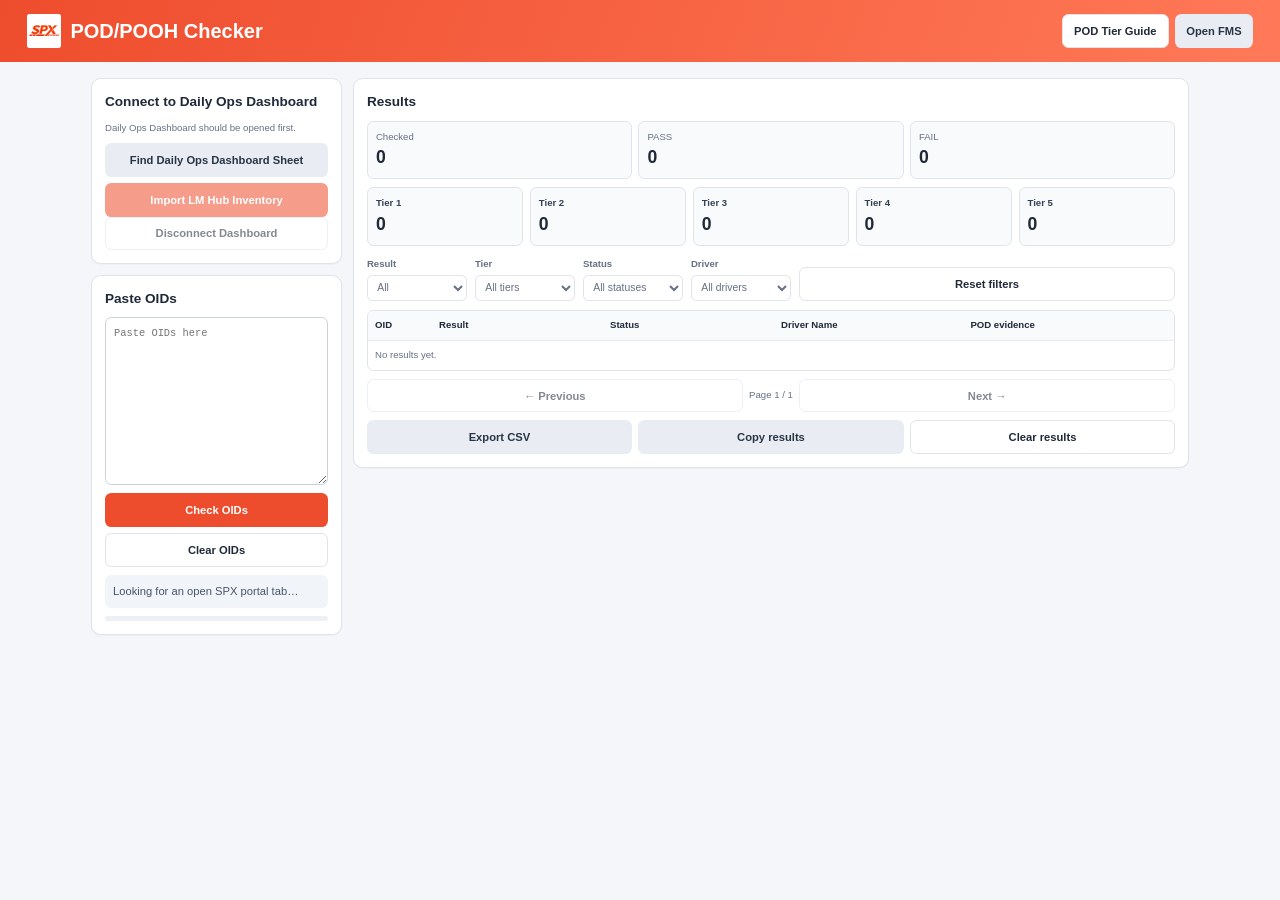
==== extension-firefox/pod-checker/app.html @ 2bb8c000 "Copy complete BADOC Hub dashboard and extension from badoc-hub" ====
<!doctype html>
<html lang="en">
<head>
<meta charset="utf-8">
<meta name="viewport" content="width=device-width,initial-scale=1">
<title>POD/POOH Checker</title>
<style>
:root{--orange:#ee4d2d;--ink:#202938;--muted:#667085;--line:#dfe4ea;--bg:#f4f6f9;--green:#14804a;--red:#b42318;--amber:#946200}
*{box-sizing:border-box}
body{zoom:0.8;margin:0;background:var(--bg);color:var(--ink);font:14px/1.5 Arial,sans-serif}
header{background:linear-gradient(110deg,#ee4d2d,#ff7958);color:#fff;padding:18px clamp(14px,3vw,34px);display:flex;justify-content:space-between;align-items:center;gap:16px;flex-wrap:wrap}
h1{margin:0;font-size:25px}header p{margin:3px 0 0}
main{max-width:1400px;margin:20px auto;padding:0 14px 40px}
.grid{display:grid;grid-template-columns:minmax(230px,0.6fr) minmax(0,2fr);gap:14px;align-items:start}
.card{background:#fff;border:1px solid var(--line);border-radius:12px;padding:16px;margin-bottom:14px;min-width:0;box-shadow:0 1px 2px #1018280a}
h2{margin:0 0 10px;font-size:17px}p{margin:6px 0}.muted{color:var(--muted)}
textarea{display:block;width:100%;min-height:210px;resize:vertical;border:1px solid #cbd2dc;border-radius:8px;padding:10px;font:13px/1.45 ui-monospace,Consolas,monospace}
button{border:0;border-radius:8px;padding:10px 14px;min-height:42px;font-weight:700;font-size:14px;cursor:pointer;background:var(--orange);color:#fff}
button:disabled{opacity:.55;cursor:wait}.secondary{background:#e9edf3;color:#273444}.outline{background:white;color:var(--ink);border:1px solid var(--line)}
.row{display:flex;gap:8px;flex-wrap:wrap;align-items:center;margin-top:10px}
.row button{flex:1 1 145px}
.status{padding:10px;border-radius:8px;background:#f1f5f9;color:#475569;margin:10px 0;white-space:pre-wrap;overflow-wrap:anywhere}
.status.error{background:#fff0ef;color:#9f2d22}.status.good{background:#e9fbef;color:#12643c}
.notice{border-left:4px solid #e0a000;background:#fff9e9;padding:11px 13px;border-radius:7px;margin:10px 0}
.progress{height:7px;border-radius:99px;background:#edf0f4;overflow:hidden}.progress>div{height:100%;width:0;background:var(--orange);transition:width .15s}
.table-wrap{overflow:auto;max-width:100%;border:1px solid var(--line);border-radius:8px}
table{border-collapse:collapse;width:100%;font-size:12px}th,td{padding:9px;border-bottom:1px solid #e8ebef;text-align:left;vertical-align:top;overflow-wrap:anywhere;min-width:80px}#resultsTable th:first-child,#resultsTable td:first-child{white-space:nowrap;overflow-wrap:normal;word-break:normal;width:1%;}
th{background:#f8fafc;position:sticky;top:0;z-index:1}tr:last-child td{border-bottom:0}
.tag{display:inline-block;border-radius:99px;padding:3px 8px;background:#e8edf3;font-size:11px;font-weight:bold;white-space:nowrap}
.pass{background:#d9f7e8;color:#11633e}.fail{background:#ffe0dc;color:#a52917}.tier{color:#202938}.tier1{background:#dcebd5}.tier2{background:#fff0c9}.tier3{background:#fbe5d2}.tier4{background:#f6c99e}.tier5{background:#f2cbd0}.pending{background:#fff0c2;color:#795600}.warn{background:#fff0c2;color:#795600}
.small{font-size:12px}.capture-list{max-height:270px;overflow:auto}.capture-item{padding:8px;border-bottom:1px solid var(--line);overflow-wrap:anywhere}.capture-item:last-child{border-bottom:0}
.stat-row{display:grid;grid-template-columns:repeat(3,minmax(0,1fr));gap:8px;margin:10px 0}
.tier-stat-row{display:grid;grid-template-columns:repeat(5,minmax(0,1fr));gap:8px;margin:0 0 14px}
.stat{border:1px solid var(--line);border-radius:8px;background:#f9fafb;padding:10px;min-width:0}.stat span{font-size:12px;color:var(--muted);display:block}.stat strong{font-size:22px;display:block}
/* Tier total cards use the same neutral background as the other summary cards. */
.stat.tier-stat{background:#f9fafb}
.stat.tier-stat span{color:#344054;font-weight:700}.stat.tier-stat strong{color:#202938}
footer{font-size:12px;color:var(--muted);line-height:1.5}
@media(max-width:900px){.grid{grid-template-columns:1fr}textarea{min-height:145px}}
@media(max-width:600px){.header-actions{flex-wrap:wrap}header{padding:15px 12px}h1{font-size:21px}main{padding:0 8px 25px;margin:10px auto}.card{padding:12px}.stat-row{grid-template-columns:1fr}.tier-stat-row{grid-template-columns:repeat(2,minmax(0,1fr))}.row button{flex-basis:100%}th,td{padding:7px}.capture-list{max-height:200px}}
.filters{align-items:flex-end;gap:10px;margin:12px 0}.filters label{display:flex;flex-direction:column;gap:4px;font-size:12px;color:var(--muted);font-weight:600}.filters select{min-width:125px;max-width:220px;padding:8px;border:1px solid var(--line);border-radius:7px;background:var(--card);color:var(--text);font-size:13px}.evidence-yes{color:#16803c;font-weight:700}.evidence-no{color:#c62828;font-weight:700}
.pod-evidence-dropdown{max-width:100%;position:relative}.pod-evidence-dropdown summary{white-space:nowrap;overflow:hidden;text-overflow:ellipsis;max-width:360px;cursor:pointer;list-style:none}.pod-evidence-dropdown summary::-webkit-details-marker{display:none}.pod-evidence-dropdown summary::after{content:" ▾";color:var(--muted);font-size:11px}.pod-evidence-dropdown[open] summary::after{content:" ▴"}.pod-evidence-details{position:relative;margin-top:6px;padding:8px 10px;background:var(--card);border:1px solid var(--line);border-radius:7px;white-space:normal;min-width:220px;max-width:460px;box-shadow:0 3px 10px rgba(0,0,0,.08)}.pod-evidence-details>div{padding:3px 0}
.loading-overlay{position:fixed;inset:0;background:rgba(20,29,43,.48);display:none;align-items:center;justify-content:center;padding:20px;z-index:9999}.loading-overlay.show{display:flex}.loading-box{background:#fff;border-radius:14px;padding:24px 28px;max-width:360px;width:100%;text-align:center;box-shadow:0 16px 48px #0003}.spinner{width:38px;height:38px;border:4px solid #f3c9bf;border-top-color:var(--orange);border-radius:50%;margin:0 auto 14px;animation:spin .8s linear infinite}@keyframes spin{to{transform:rotate(360deg)}}.loading-box h2{margin:0 0 8px}.loading-box p{color:var(--muted);margin:0}.header-actions{display:flex;flex-direction:row;gap:8px;align-items:center;flex-wrap:nowrap;margin:0}.header-actions button{white-space:nowrap;flex:0 0 auto;min-width:0}.oid-toast{position:fixed;top:22px;left:50%;transform:translateX(-50%);z-index:10000;display:none;align-items:center;gap:12px;background:#e9fbef;color:#12643c;border:1px solid #a8e5bd;border-radius:12px;padding:14px 18px;box-shadow:0 12px 35px #0002;font-size:15px;font-weight:700;max-width:calc(100vw - 28px)}.oid-toast.show{display:flex}.oid-toast button{background:transparent;color:#12643c;padding:0;min-height:auto;font-size:20px;line-height:1}
.dashboard-picker{margin-top:12px;padding:12px;border:1px solid var(--line);border-radius:8px;background:#f8fafc;display:flex;flex-direction:column;gap:8px}
.dashboard-picker[hidden]{display:none}
.dashboard-picker label{font-size:13px;font-weight:700;color:var(--ink)}
.dashboard-picker select{width:100%;min-width:0;padding:10px;border:1px solid var(--line);border-radius:7px;background:#fff;color:var(--text);font-size:13px}
.dashboard-picker button{width:100%}

.dashboard-modal-overlay{position:fixed;inset:0;background:rgba(16,24,40,.48);display:flex;align-items:center;justify-content:center;padding:18px;z-index:11000}
.dashboard-modal-overlay[hidden]{display:none}
.dashboard-modal{width:min(420px,100%);background:#fff;border:1px solid var(--line);border-radius:14px;padding:22px;box-shadow:0 18px 50px rgba(16,24,40,.24)}
.dashboard-modal h2{margin:0 0 8px;font-size:19px;color:var(--ink)}
.dashboard-modal p{margin:0 0 16px;color:#475467;line-height:1.55}
.dashboard-modal button{width:100%}

</style>
</head>
<body>
<header><div style="display:flex;align-items:center;gap:12px"><img src="icon48.png" alt="SPX Express" style="width:42px;height:42px;object-fit:contain;background:#fff;border-radius:4px"><h1>POD/POOH Checker</h1></div><div class="row header-actions"><button id="tierGuide" class="outline secondary">POD Tier Guide</button><button id="openSpx" class="secondary">Open FMS</button></div></header>
<div id="oidToast" class="oid-toast" role="status" aria-live="polite"><span>You can now paste OIDs.</span><button id="closeOidToast" aria-label="Dismiss">×</button></div>

<div id="dashboardNotOpenModal" class="dashboard-modal-overlay" hidden role="alertdialog" aria-modal="true" aria-labelledby="dashboardNotOpenTitle" aria-describedby="dashboardNotOpenMessage">
  <div class="dashboard-modal">
    <h2 id="dashboardNotOpenTitle">Daily Ops Dashboard is not open</h2>
    <p id="dashboardNotOpenMessage">Open your own Daily Ops Dashboard in a Chrome tab first. After the sheet is open and loaded, click <strong>Find Daily Ops Dashboard Sheet</strong> again.</p>
    <button id="closeDashboardNotOpenModal">OK</button>
  </div>
</div>
<div id="spxLoading" class="loading-overlay" role="dialog" aria-modal="true" aria-live="polite"><div class="loading-box"><div class="spinner"></div><h2>Loading SPX Portal…</h2><p>Please wait while the Proof of On Hold page finishes loading. POD Checker will stay open.</p></div></div>
<div id="dashboardFindingLoading" class="loading-overlay" role="dialog" aria-modal="true" aria-live="polite" aria-hidden="true"><div class="loading-box"><div class="spinner"></div><h2>Finding Daily Ops Dashboard…</h2><p id="dashboardFindingMessage">Searching open Chrome windows and scanning worksheet tabs. Please wait.</p></div></div>
<main>
<div class="grid">
<div>
<section class="card" id="dashboardCard">
<h2>Connect to Daily Ops Dashboard</h2>
<p class="muted small">Daily Ops Dashboard should be opened first.</p>
<div class="row">
<button id="connectDashboard" class="secondary">Find Daily Ops Dashboard Sheet</button>
<button id="importInventory" disabled>Import LM Hub Inventory</button>
</div>
<div id="dashboardPicker" class="dashboard-picker" hidden>
<label for="dashboardCandidate">Select the correct Daily Ops Dashboard</label>
<select id="dashboardCandidate" aria-label="Select the correct Daily Ops Dashboard"></select>
<button id="confirmDashboard" disabled>Connect Selected Dashboard</button>
<p class="muted small">Only spreadsheets where LM HUB INVENTORY and its Order ID column were detected are listed. Always verify the title and spreadsheet ID before connecting.</p>
</div>
<button id="disconnectDashboard" class="outline secondary" style="width:100%" disabled>Disconnect Dashboard</button>
</section>
<section class="card">
<h2>Paste OIDs</h2>
<textarea id="oids" placeholder="Paste OIDs here"></textarea>
<div class="row"><button id="check">Check OIDs</button><button id="clearOids" class="outline">Clear OIDs</button></div>
<div id="status" class="status">Looking for an open SPX portal tab…</div>
<div class="progress"><div id="progressBar"></div></div>
</section>
</div>
<div>
<section class="card">
<h2>Results <span id="resultsCount" class="muted"></span></h2>
<div class="stat-row">
<div class="stat"><span>Checked</span><strong id="countAll">0</strong></div>
<div class="stat"><span>PASS</span><strong id="countPass">0</strong></div>
<div class="stat"><span>FAIL</span><strong id="countFail">0</strong></div>
</div>
<div class="tier-stat-row" aria-label="Tier result totals">
<div class="stat tier-stat tier1"><span>Tier 1</span><strong id="countTier1">0</strong></div>
<div class="stat tier-stat tier2"><span>Tier 2</span><strong id="countTier2">0</strong></div>
<div class="stat tier-stat tier3"><span>Tier 3</span><strong id="countTier3">0</strong></div>
<div class="stat tier-stat tier4"><span>Tier 4</span><strong id="countTier4">0</strong></div>
<div class="stat tier-stat tier5"><span>Tier 5</span><strong id="countTier5">0</strong></div>
</div>
<div class="filters row" aria-label="Filter results">
<label>Result <select id="filterResult"><option value="ALL">All</option><option value="PASS">PASS</option><option value="FAIL">FAIL</option></select></label>
<label>Tier <select id="filterTier"><option value="ALL">All tiers</option><option value="TIER 1">Tier 1</option><option value="TIER 2">Tier 2</option><option value="TIER 3">Tier 3</option><option value="TIER 4">Tier 4</option><option value="TIER 5">Tier 5</option></select></label>
<label>Status <select id="filterStatus"><option value="ALL">All statuses</option></select></label>
<label>Driver <select id="filterDriver"><option value="ALL">All drivers</option></select></label>
<button id="resetFilters" class="outline secondary">Reset filters</button>
</div>
<div class="table-wrap"><table id="resultsTable"><thead><tr><th>OID</th><th>Result</th><th>Status</th><th>Driver Name</th><th>POD evidence</th></tr></thead><tbody id="results"><tr><td colspan="5" class="muted">No results yet.</td></tr></tbody></table></div>
<div id="filterSummary" class="muted small" style="margin-top:10px"></div>
<div class="row pagination" aria-label="Results pagination"><button id="prevPage" class="outline secondary" disabled>← Previous</button><span id="pageIndicator" class="muted small">Page 1 / 1</span><button id="nextPage" class="outline secondary" disabled>Next →</button></div>
<div class="row"><button id="export" class="secondary">Export CSV</button><button id="copy" class="secondary">Copy results</button><button id="clearResults" class="outline">Clear results</button></div>
</section>
</div>
</div>
</main>
<script src="app.js"></script>
</body></html>
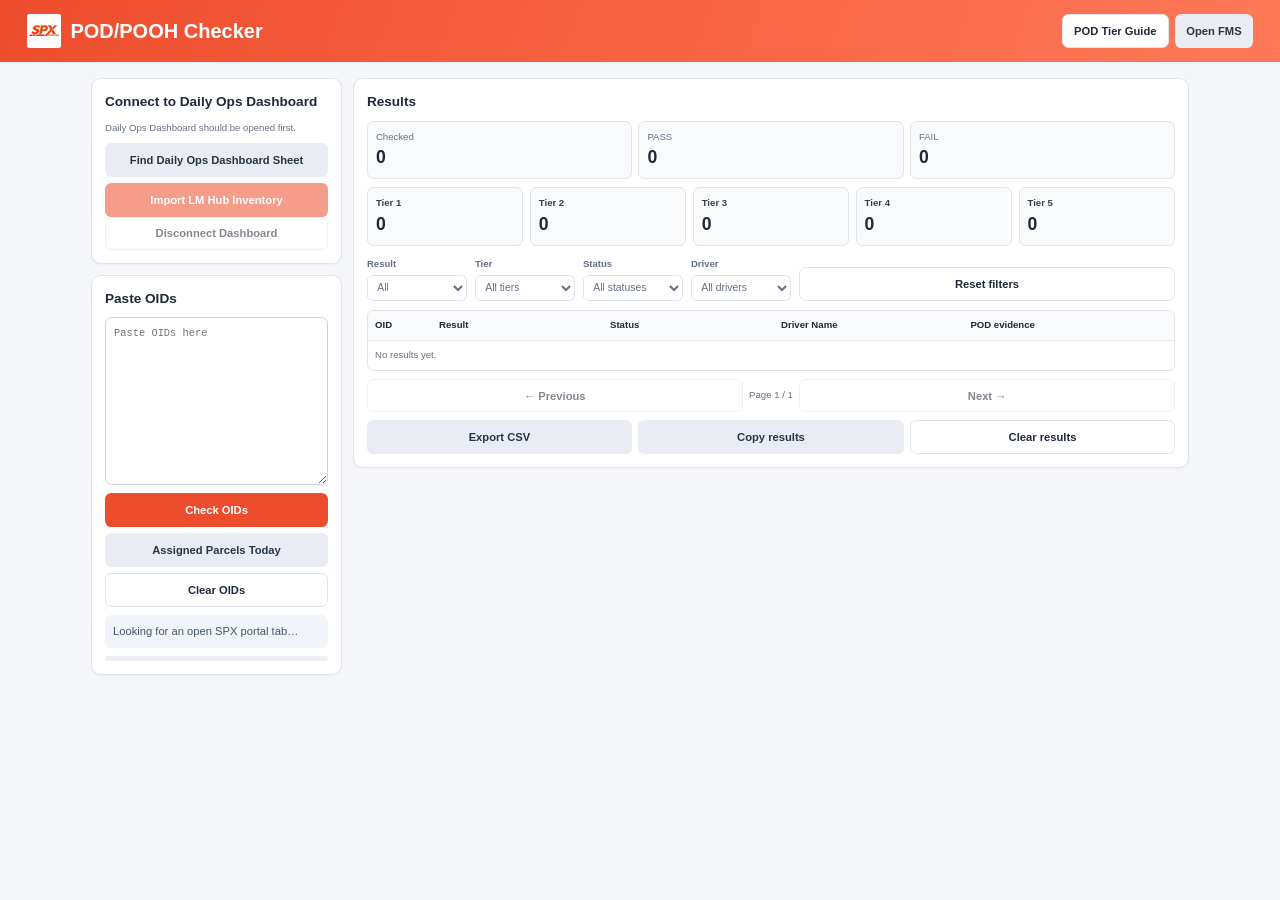
==== commit acfe51ec: "Copy Badoc Hub main into Test2" ====
--- a/extension-firefox/pod-checker/app.html
+++ b/extension-firefox/pod-checker/app.html
@@ -90,12 +90,13 @@
 <section class="card">
 <h2>Paste OIDs</h2>
 <textarea id="oids" placeholder="Paste OIDs here"></textarea>
-<div class="row"><button id="check">Check OIDs</button><button id="clearOids" class="outline">Clear OIDs</button></div>
+<div class="row"><button id="check">Check OIDs</button><button id="onholdToday" class="secondary">Assigned Parcels Today</button><button id="clearOids" class="outline">Clear OIDs</button></div>
 <div id="status" class="status">Looking for an open SPX portal tab…</div>
 <div class="progress"><div id="progressBar"></div></div>
 </section>
 </div>
 <div>
+
 <section class="card">
 <h2>Results <span id="resultsCount" class="muted"></span></h2>
 <div class="stat-row">
@@ -125,5 +126,5 @@
 </div>
 </div>
 </main>
-<script src="app.js"></script>
+<script src="app.js?v=1.4.1"></script>
 </body></html>
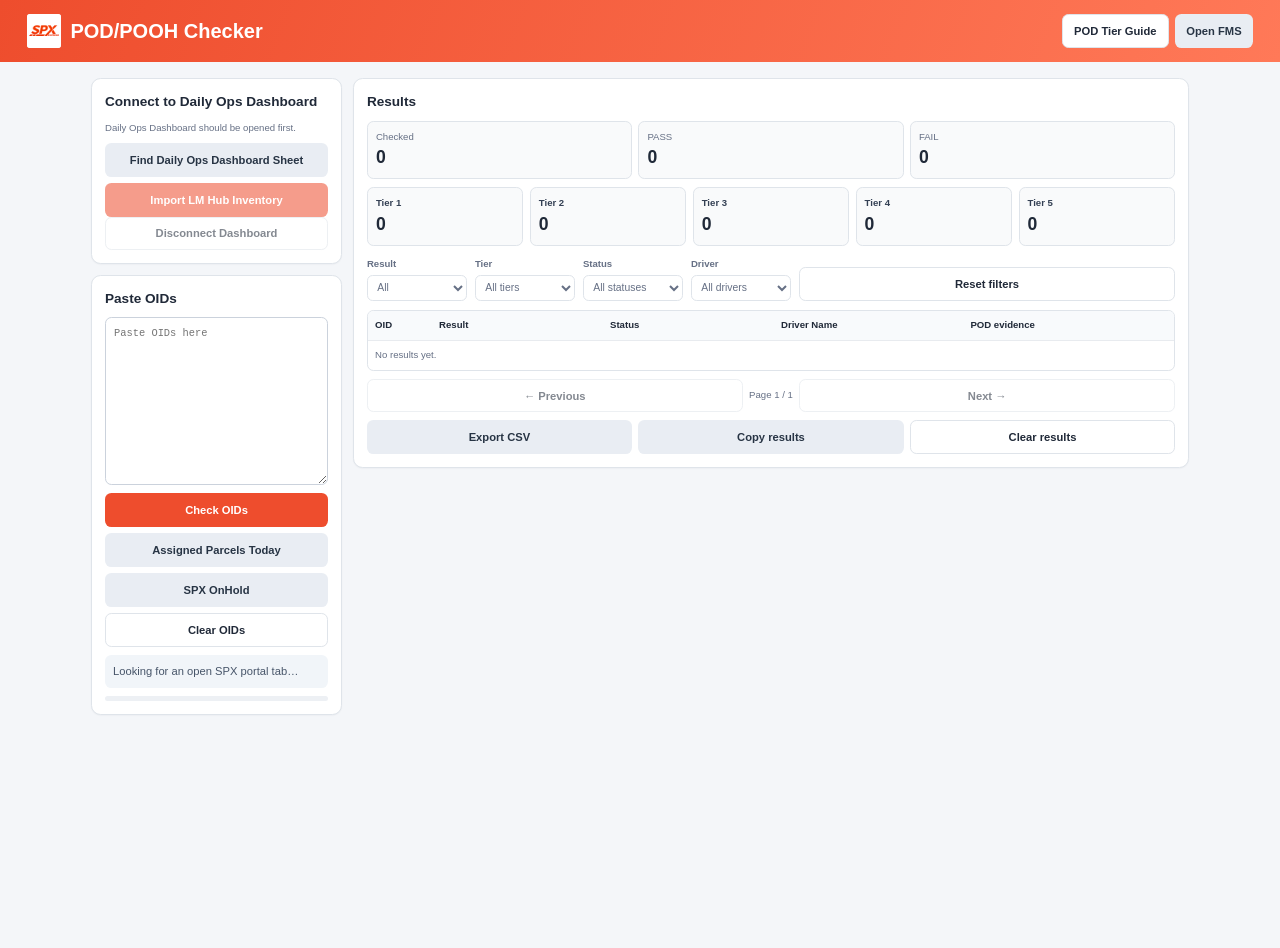
==== commit ada0b5fd: "Add SPX OnHold button to Firefox POD checker" ====
--- a/extension-firefox/pod-checker/app.html
+++ b/extension-firefox/pod-checker/app.html
@@ -90,7 +90,7 @@
 <section class="card">
 <h2>Paste OIDs</h2>
 <textarea id="oids" placeholder="Paste OIDs here"></textarea>
-<div class="row"><button id="check">Check OIDs</button><button id="onholdToday" class="secondary">Assigned Parcels Today</button><button id="clearOids" class="outline">Clear OIDs</button></div>
+<div class="row"><button id="check">Check OIDs</button><button id="onholdToday" class="secondary">Assigned Parcels Today</button><button id="spxOnhold" class="secondary">SPX OnHold</button><button id="clearOids" class="outline">Clear OIDs</button></div>
 <div id="status" class="status">Looking for an open SPX portal tab…</div>
 <div class="progress"><div id="progressBar"></div></div>
 </section>
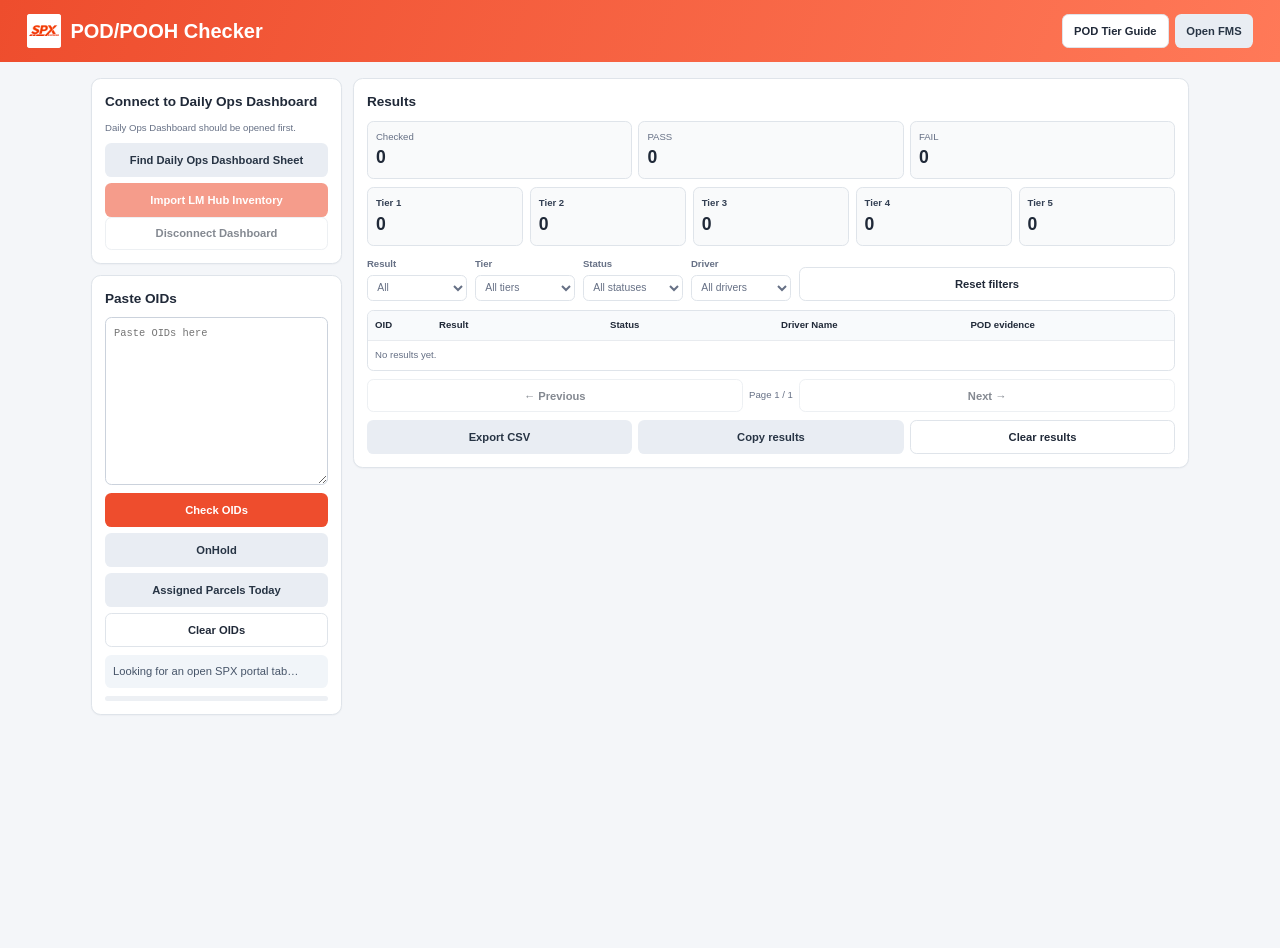
==== commit bf879a7a: "Fix OnHold SPX export and update POD checker controls" ====
--- a/extension-firefox/pod-checker/app.html
+++ b/extension-firefox/pod-checker/app.html
@@ -90,7 +90,7 @@
 <section class="card">
 <h2>Paste OIDs</h2>
 <textarea id="oids" placeholder="Paste OIDs here"></textarea>
-<div class="row"><button id="check">Check OIDs</button><button id="onholdToday" class="secondary">Assigned Parcels Today</button><button id="spxOnhold" class="secondary">SPX OnHold</button><button id="clearOids" class="outline">Clear OIDs</button></div>
+<div class="row"><button id="check">Check OIDs</button><button id="spxOnhold" class="secondary">OnHold</button><button id="onholdToday" class="secondary">Assigned Parcels Today</button><button id="clearOids" class="outline">Clear OIDs</button></div>
 <div id="status" class="status">Looking for an open SPX portal tab…</div>
 <div class="progress"><div id="progressBar"></div></div>
 </section>
@@ -126,5 +126,5 @@
 </div>
 </div>
 </main>
-<script src="app.js?v=1.4.1"></script>
+<script src="app.js?v=1.5.2"></script>
 </body></html>
